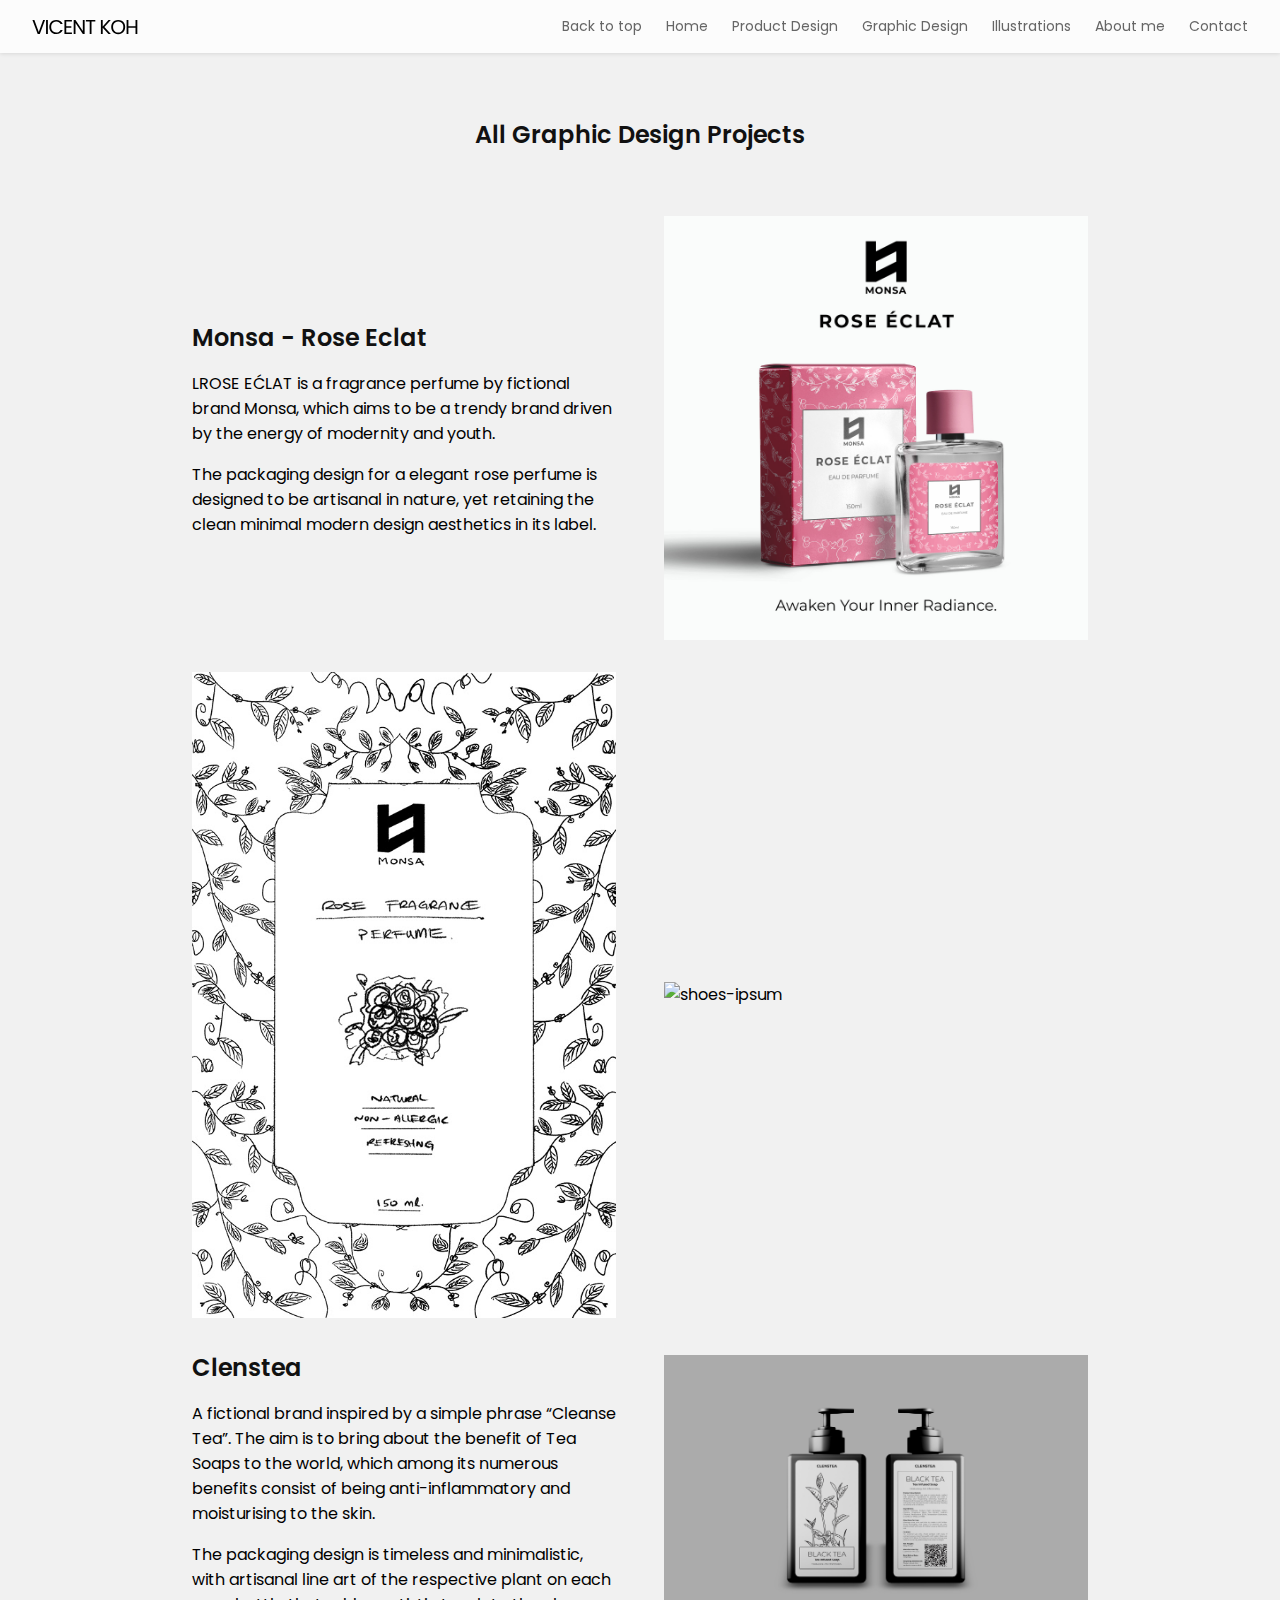
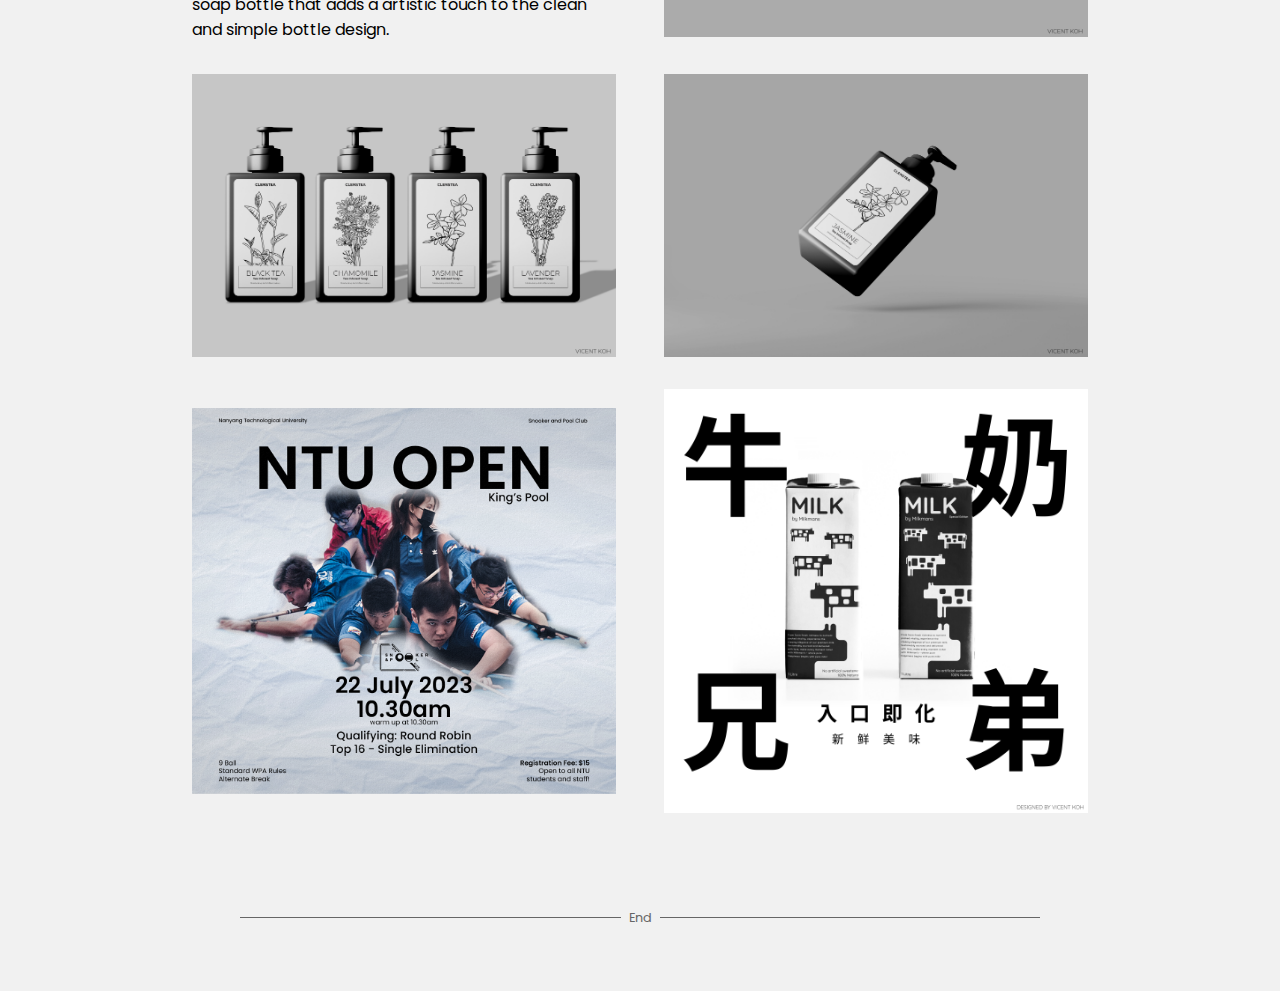
==== projects/all-graphics/all-graphics.html @ 9077b296 "graphic design page completed" ====
<!DOCTYPE html>
<html lang="en">


<head>
    <meta charset="UTF-8">
    <meta name="viewport" content="width=device-width, initial-scale=1.0">
    <title>All Graphics</title>
    <link rel="stylesheet" href="/projects/all-graphics/all-graphics.css"> <!-- Project CSS -->

    <!-- Google Font (Poppins) -->
    <link rel="preconnect" href="https://fonts.googleapis.com">
    <link rel="preconnect" href="https://fonts.gstatic.com" crossorigin>
    <link href="https://fonts.googleapis.com/css2?family=Montserrat:ital,wght@0,100..900;1,100..900&family=Noto+Sans:ital,wght@0,100..900;1,100..900&family=Poppins:ital,wght@0,100;0,200;0,300;0,400;0,500;0,600;0,700;0,800;0,900;1,100;1,200;1,300;1,400;1,500;1,600;1,700;1,800;1,900&display=swap" rel="stylesheet">

    <script src="/index-script.js" defer></script>  
    <script src="/projects/all-graphics/scripts.js" defer></script>  

</head>


<body id="pagetop">

    <!-- NAVBAR -->
    <nav class="navbar">
    <img src="/images-global/VICENT KOH-logotype.svg" style="height: 1;" onclick="window.location.href='/index.html';" onmouseover="this.style.cursor='pointer';">
    <ul class="navbar-links">
        <li><a href="#pagetop">Back to top</a></li>
        <li><a href="/index.html">Home</a></li>
        <li><a href="/index.html#productdesign">Product Design</a></li>
        <li><a href="/index.html#graphicdesign">Graphic Design</a></li>
        <li><a href="/index.html#illustrations">Illustrations</a></li>
        <li><a href="#About Me">About me</a></li>
        <li><a href="#Contact">Contact</a></li>

    </ul>
    <button class="navbar-toggle" id="toggle-btn">☰</button>
    </nav>
    
    <div class="main-layout">
        <div class="main-container">
            <h1>All Graphic Design Projects</h1>
        </div>
    </div>

    <div class="two-column">
        <div class="leftbox">
            <h1>Monsa - Rose Eclat</h1>
            <p>LROSE EĆLAT is a fragrance perfume by fictional brand Monsa, which aims to be a trendy brand driven by the energy of modernity and youth.</p>
            <p>The packaging design for a elegant rose perfume is designed to be artisanal in nature, yet retaining the clean minimal modern design aesthetics in its label.</p>    
                
        </div>

        <div class="rightbox">
            <img src="/projects/all-graphics/images/monsa-concept.jpg" alt="shoes-ipsum" width="100%">
        </div>
    </div>

    <div class="two-column">
        <div class="leftbox">
            <img src="/projects/all-graphics/images/monsa-concept-sketch.jpeg" alt="shoes-ipsum" width="100%">    
                
        </div>

        <div class="rightbox">
            <img src="/projects/all-graphics/images/monsa-concept-ads.jpg" alt="shoes-ipsum" width="100%">
        </div>
    </div>

    <div class="two-column">
        <div class="leftbox">
            <h1>Clenstea</h1>
            <p>A fictional brand inspired by a simple phrase “Cleanse Tea”. The aim is to bring about the benefit of Tea Soaps to the world, which among its numerous benefits consist of being anti-inflammatory and moisturising to the skin.</p>
            <p>The packaging design is timeless and minimalistic, with artisanal line art of the respective plant on each soap bottle that adds a artistic touch to the clean and simple bottle design.</p>    
                
        </div>

        <div class="rightbox">
            <img src="/projects/all-graphics/images/clenstea-front.jpg" alt="shoes-ipsum" width="100%">
        </div>
    </div>

    <div class="two-column">
        <div class="leftbox">
            <img src="/projects/all-graphics/images/clenstea-all.jpg" alt="shoes-ipsum" width="100%">    
                
        </div>

        <div class="rightbox">
            <img src="/projects/all-graphics/images/clenstea-side.jpg" alt="shoes-ipsum" width="100%">
        </div>
    </div>

    <div class="two-column">
        <div class="leftbox">
            <img src="/projects/all-graphics/images/ntu-open.png" alt="shoes-ipsum" width="100%">    
                
        </div>

        <div class="rightbox">
            <img src="/projects/all-graphics/images/milk-brothers.png" alt="shoes-ipsum" width="100%">
        </div>
    </div>


    </div>

        






    <div class="main-layout">
        <!-- End Marker -->
        <div class="end-marker">
            <div class="end-line"></div>
        <p>End</p><div class="end-line"></div>
    </div>

    
    

</body>
</html>
---- projects/all-graphics/all-graphics.css ----
* {
  margin: 0;
  padding: 0px;
  box-sizing: border-box;
  font-family: "Poppins", sans-serif;
}

html {
  scroll-behavior:smooth;
}

html, body {
    margin: 0;
    background-color: #f1f1f1;
  }

   /* NAVBAR */

  .navbar {
    display: flex;
    justify-content: space-between;
    align-items: center;
    padding: 1rem 2rem;
    background-color: #fcfcfc;
    position: sticky; /* Makes the navbar sticky */
    top: 0; /* Sticks to the top of the viewport */
    box-shadow: 0 1px 4px rgba(0, 0, 0, 0.1); /* Optional: Adds shadow for better visibility */
    z-index: 10;
  }
  
  .navbar-links {
    display: flex;
    list-style: none;
    gap: 1.5rem;
    font-size: 14px;
    font-weight: 400;
  }
  
  .navbar-links a {
    text-decoration: none;
    transition: color 0.3s;
    color: #666666;
  }
  
  .navbar-links a:hover {
    color: #000000;
  }
  
  /* Responsive design */
  .navbar-toggle {
    display: none;
    background: none;
    border: none;
    color: white;
    font-size: 1.5rem;
  }
  
  .navbar-links.active {
    display: block;
    flex-direction: column;
    gap: 1rem;
  }
  
  @media (max-width: 768px) {
    .navbar-links {
      display: none;
      flex-direction: column;
      gap: 1rem;
      background-color: #444;
      padding: 1rem;
      position: absolute;
      top: 4rem;
      right: 1rem;
      border-radius: 5px;
    }
  
    .navbar-toggle {
      display: block;
    }
  }

  


.main-layout {
    display: flex;
    flex-direction: column;
    align-items: center;
    padding: 4rem;
    gap: 4rem;
    width: 100%;
}


 /* Main Body Fonts */
 
h1 {
    font-size: 1.5rem;
    color: #111111; 
    font-weight: 600;
}

h2{
font-weight: 600;
font-size: 1rem;
}

.main-layout ul{
    font-weight: 600;
    font-size: 1rem;
}

li {
    list-style-position: inside;
    padding-left: 20px;
    text-indent: -20px;
}

.main-container {
    display: flex;
    flex-direction: column;
    max-width: 800px;
    gap: 2rem;
}

.body-texts {
    display: flex;
    flex-direction: column;
    gap: 1rem;
}

.two-column {
  padding: 0 15% 0 15%;
  display: flex;
  gap: 3rem;
  align-items: center;
  margin-bottom: 2rem;
}

.leftbox {
  display: flex;
  flex: 1;
  flex-direction: column;
  gap: 1rem;
}

.rightbox {
  display: flex;
  flex: 1;
}

.end-marker {
  display: flex;
  justify-content: center;
  align-items: center;
  gap: 0.5rem;
  width: 800px;
  font-size: 0.8rem;
  color: #666666;
}

.end-line {
  height: 1px;
  width: 100%;
  background-color: #666666;
}


@media (max-width: 768px) {
    /* Styles for mobile */
    .main-layout {
      padding: 2rem 1rem 2rem 1rem;
      align-items:baseline
    }

    .two-column {
      flex-direction: column;
      padding: 0 1rem 0 1rem;
    }

    .end-marker {
      width: 100%;
    }
}
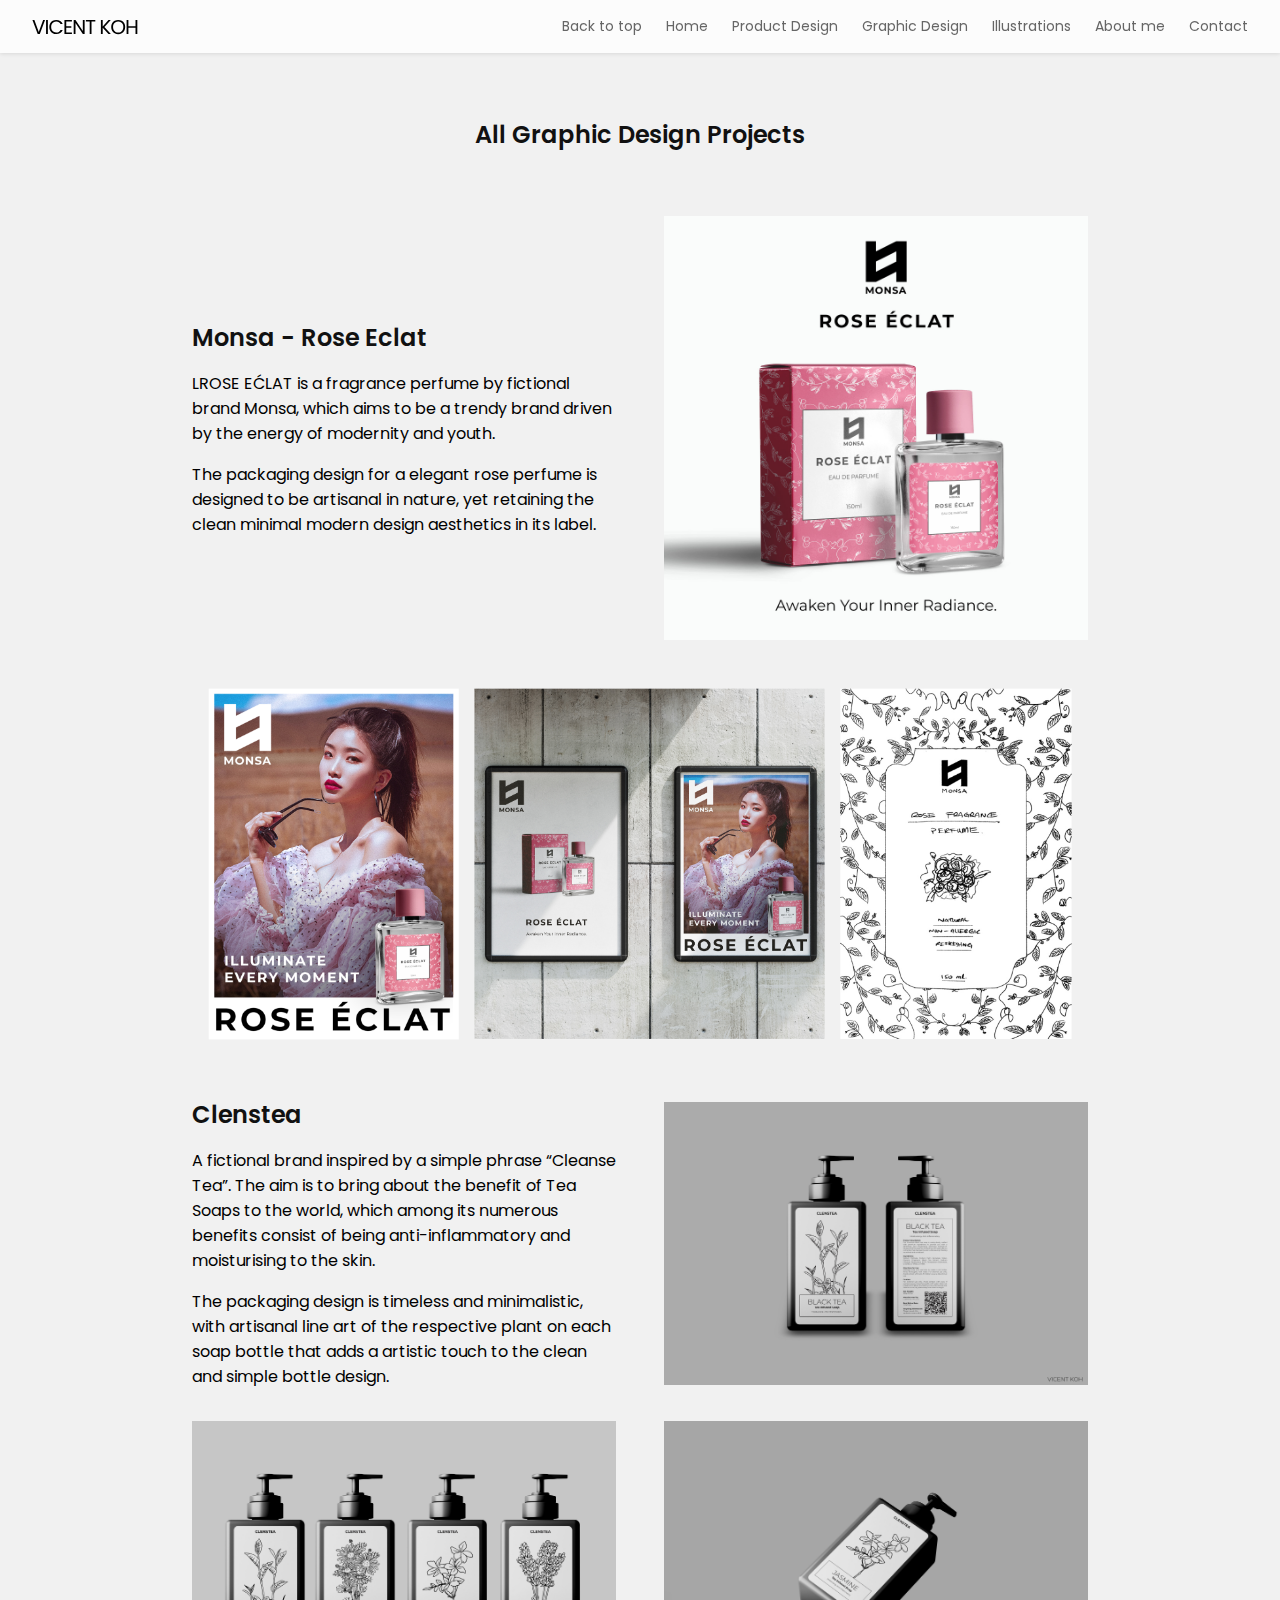
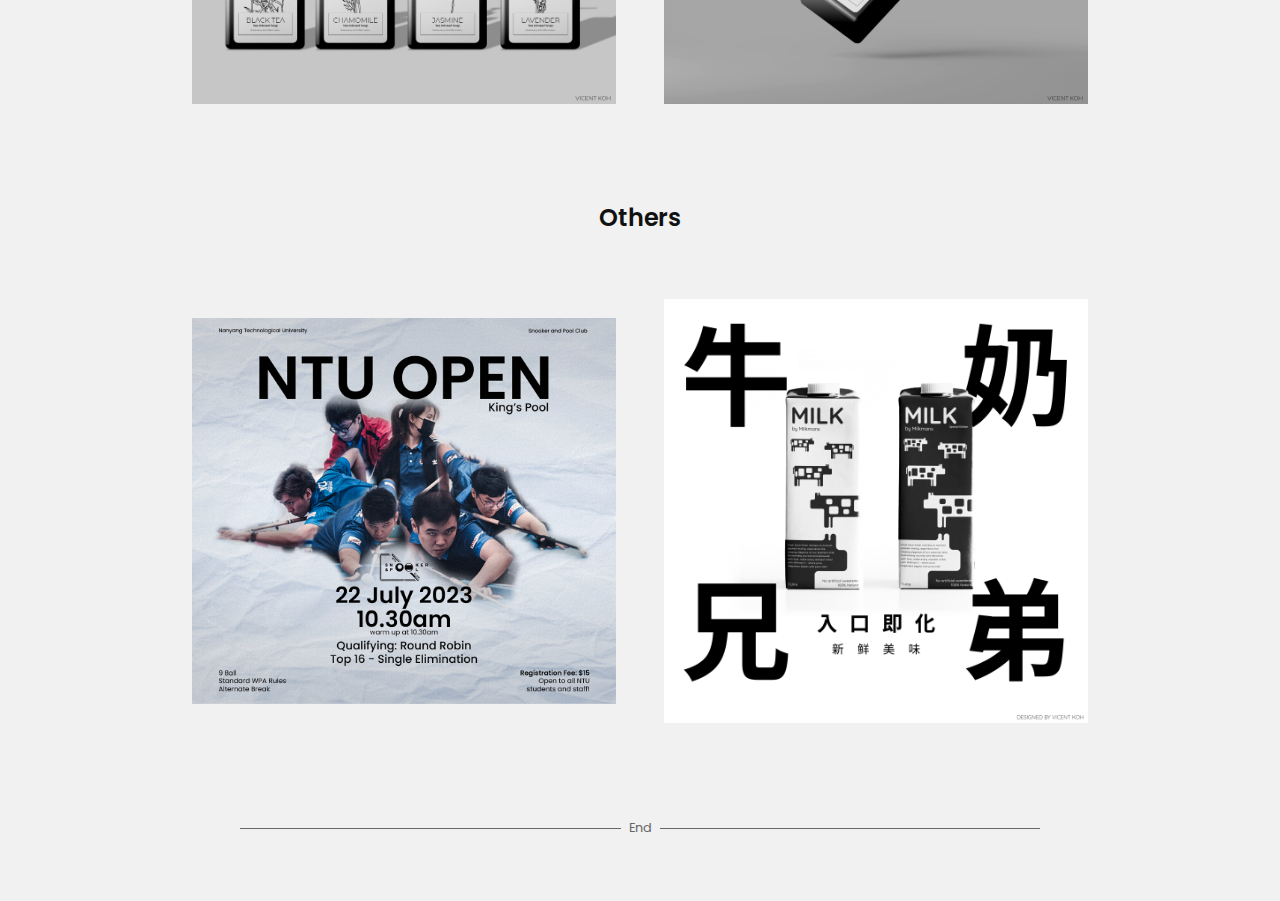
==== commit c81259c1: "new pages for illustration and updated sitemap" ====
--- a/projects/all-graphics/all-graphics.html
+++ b/projects/all-graphics/all-graphics.html
@@ -43,7 +43,7 @@
         </div>
     </div>
 
-    <div class="two-column">
+    <div id="monsa" class="two-column">
         <div class="leftbox">
             <h1>Monsa - Rose Eclat</h1>
             <p>LROSE EĆLAT is a fragrance perfume by fictional brand Monsa, which aims to be a trendy brand driven by the energy of modernity and youth.</p>
@@ -57,17 +57,12 @@
     </div>
 
     <div class="two-column">
-        <div class="leftbox">
-            <img src="/projects/all-graphics/images/monsa-concept-sketch.jpeg" alt="shoes-ipsum" width="100%">    
-                
-        </div>
-
         <div class="rightbox">
-            <img src="/projects/all-graphics/images/monsa-concept-ads.jpg" alt="shoes-ipsum" width="100%">
+            <img src="/projects/all-graphics/images/monsa-mockups.png" alt="shoes-ipsum" width="100%">
         </div>
     </div>
 
-    <div class="two-column">
+    <div id="clenstea" class="two-column">
         <div class="leftbox">
             <h1>Clenstea</h1>
             <p>A fictional brand inspired by a simple phrase “Cleanse Tea”. The aim is to bring about the benefit of Tea Soaps to the world, which among its numerous benefits consist of being anti-inflammatory and moisturising to the skin.</p>
@@ -91,6 +86,12 @@
         </div>
     </div>
 
+    <div id="other-graphics" class="main-layout">
+        <div class="main-container">
+            <h1>Others</h1>
+        </div>
+    </div>
+
     <div class="two-column">
         <div class="leftbox">
             <img src="/projects/all-graphics/images/ntu-open.png" alt="shoes-ipsum" width="100%">    
@@ -101,15 +102,6 @@
             <img src="/projects/all-graphics/images/milk-brothers.png" alt="shoes-ipsum" width="100%">
         </div>
     </div>
-
-
-    </div>
-
-        
-
-
-
-
 
 
     <div class="main-layout">
--- a/projects/all-graphics/all-graphics.css
+++ b/projects/all-graphics/all-graphics.css
@@ -135,6 +135,7 @@
   gap: 3rem;
   align-items: center;
   margin-bottom: 2rem;
+  scroll-margin-top: 4rem;
 }
 
 .leftbox {
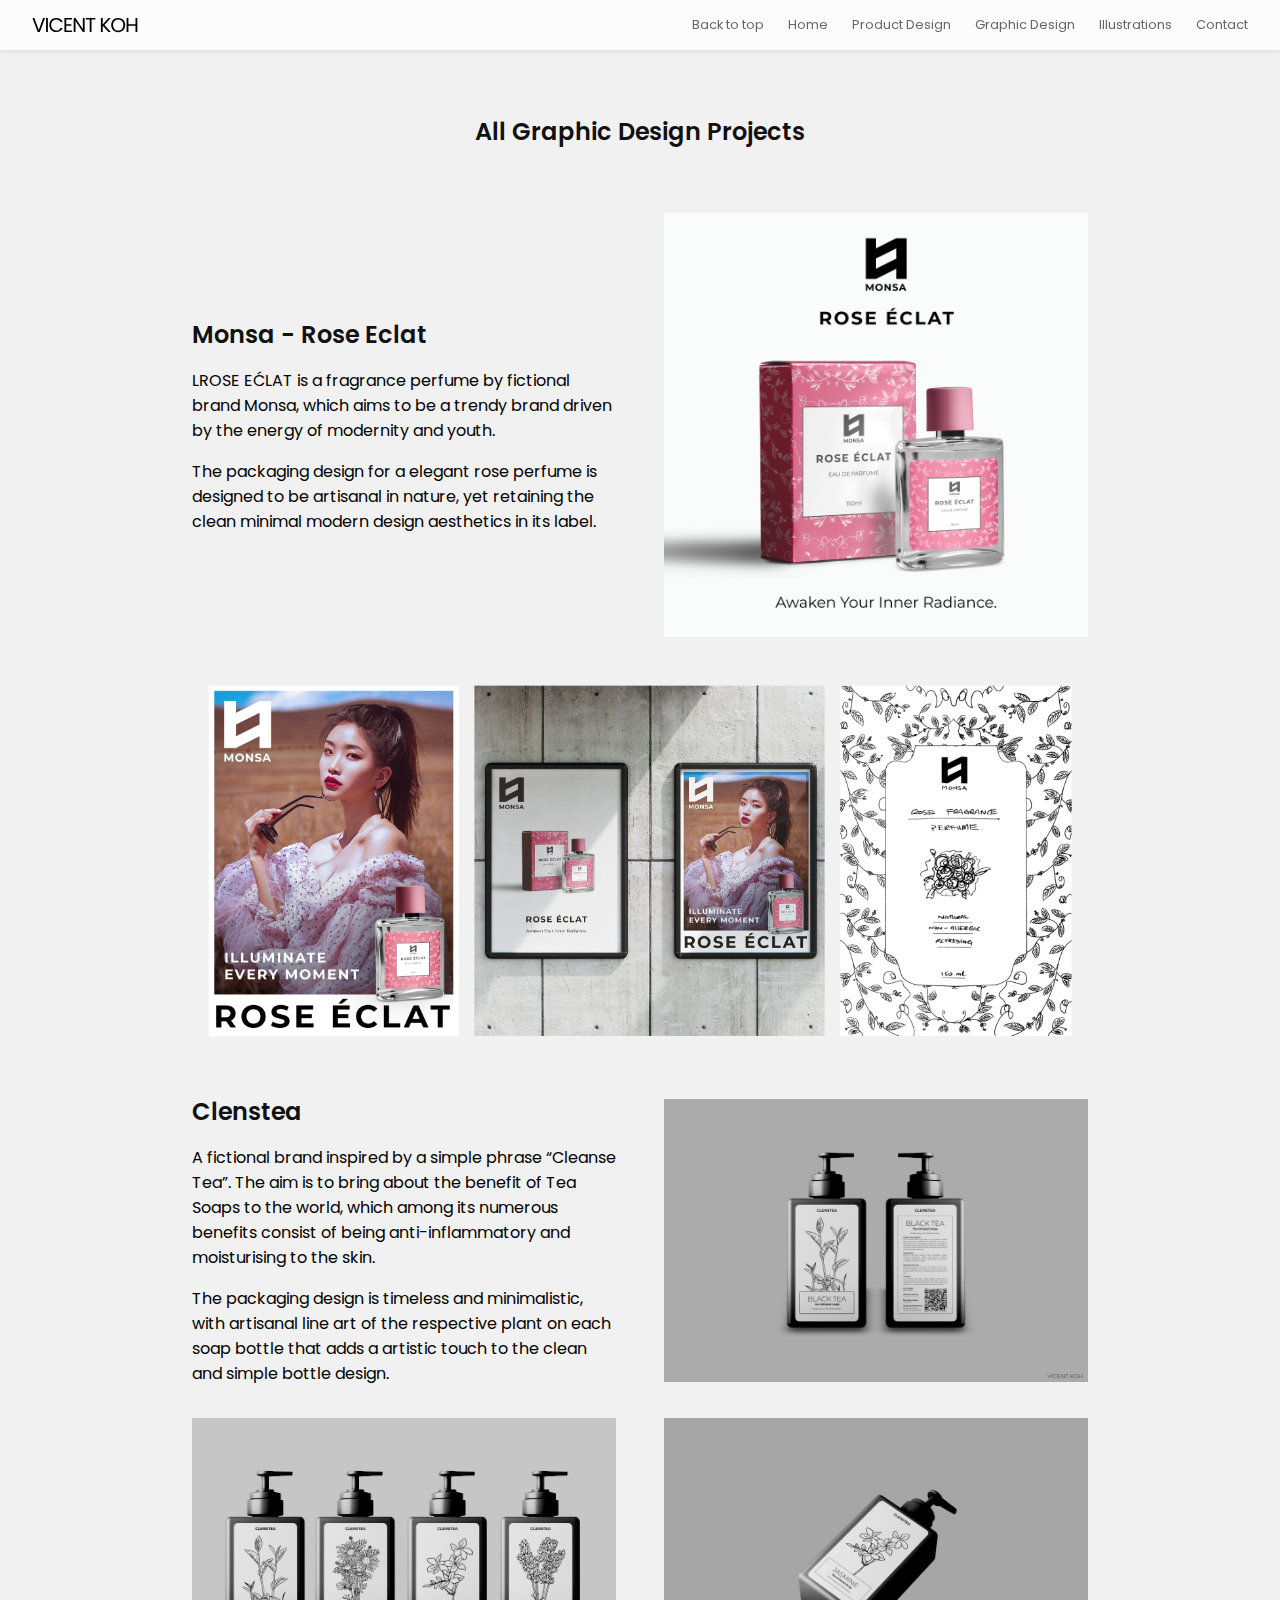
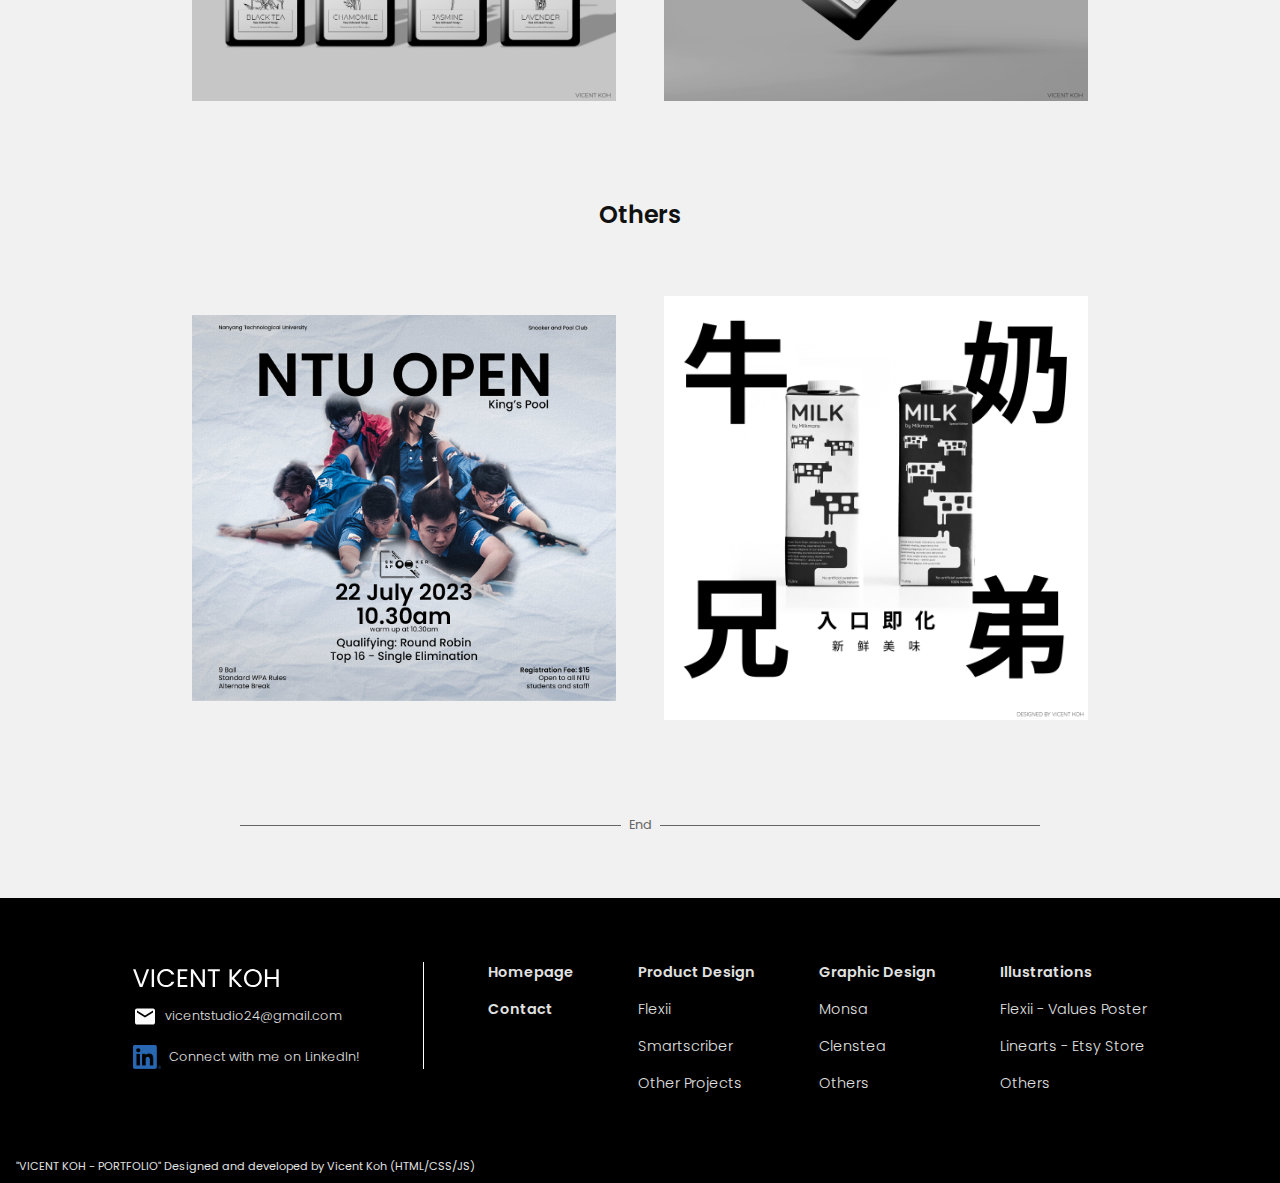
==== commit 990d6161: "completed linking up all page, set global style and scripts" ====
--- a/projects/all-graphics/all-graphics.html
+++ b/projects/all-graphics/all-graphics.html
@@ -12,8 +12,8 @@
     <link rel="preconnect" href="https://fonts.googleapis.com">
     <link rel="preconnect" href="https://fonts.gstatic.com" crossorigin>
     <link href="https://fonts.googleapis.com/css2?family=Montserrat:ital,wght@0,100..900;1,100..900&family=Noto+Sans:ital,wght@0,100..900;1,100..900&family=Poppins:ital,wght@0,100;0,200;0,300;0,400;0,500;0,600;0,700;0,800;0,900;1,100;1,200;1,300;1,400;1,500;1,600;1,700;1,800;1,900&display=swap" rel="stylesheet">
-
-    <script src="/index-script.js" defer></script>  
+    <link rel="stylesheet" href="/styles-global/navbar-footer.css"> <!-- Global Navbar-Footer Style -->
+    <script src="/index-script.js" defer></script> <!-- Global Script -->
     <script src="/projects/all-graphics/scripts.js" defer></script>  
 
 </head>
@@ -21,20 +21,20 @@
 
 <body id="pagetop">
 
-    <!-- NAVBAR -->
+      <!-- NAVBAR -->
     <nav class="navbar">
-    <img src="/images-global/VICENT KOH-logotype.svg" style="height: 1;" onclick="window.location.href='/index.html';" onmouseover="this.style.cursor='pointer';">
-    <ul class="navbar-links">
-        <li><a href="#pagetop">Back to top</a></li>
-        <li><a href="/index.html">Home</a></li>
-        <li><a href="/index.html#productdesign">Product Design</a></li>
-        <li><a href="/index.html#graphicdesign">Graphic Design</a></li>
-        <li><a href="/index.html#illustrations">Illustrations</a></li>
-        <li><a href="#About Me">About me</a></li>
-        <li><a href="#Contact">Contact</a></li>
-
-    </ul>
-    <button class="navbar-toggle" id="toggle-btn">☰</button>
+        <img src="/images-global/VICENT KOH-logotype.svg" style="height: 1rem;" 
+             onclick="window.location.href='/index.html';" 
+             onmouseover="this.style.cursor='pointer';">
+        <ul class="navbar-links" id="navbar-links">
+            <li><a href="#pagetop">Back to top</a></li>
+            <li><a href="/index.html">Home</a></li>
+            <li><a href="/index.html#productdesign">Product Design</a></li>
+            <li><a href="/index.html#graphicdesign">Graphic Design</a></li>
+            <li><a href="/index.html#illustrations">Illustrations</a></li>
+            <li><a href="/index.html#contact">Contact</a></li>
+        </ul>
+        <button class="navbar-toggle" id="toggle-btn" aria-expanded="false" aria-controls="navbar-links">☰</button>
     </nav>
     
     <div class="main-layout">
@@ -108,9 +108,63 @@
         <!-- End Marker -->
         <div class="end-marker">
             <div class="end-line"></div>
-        <p>End</p><div class="end-line"></div>
+            <p>End</p><div class="end-line"></div>
+        </div>
     </div>
 
+    <!-- Footer -->
+    <div class="footer">
+        <div class="footer-left">
+            <div class="logo-wrapper">
+                <img src="/images-global/VICENT KOH-logotype-white.svg" alt="logo" width="100%" height="100%">
+            </div>
+
+            <div class="social-link">
+                <img src="/images-global/mail.svg" alt="mail">
+                <a href="mailto:vicentstudio24@gmail.com" style="color: #e1e1e1; text-decoration: none;">vicentstudio24@gmail.com</a>
+            </div>
+
+            <div class="social-link">
+                <img src="/images-global/linkedin.png" alt="linkedin" width="auto" height="24px">
+                <a href="https://linkedin.com/in/vicent-koh-112894204" style="color: #e1e1e1; text-decoration: none;">Connect with me on LinkedIn!</a>            
+            </div>
+        </div>
+
+        <!-- Site Directory -->
+        <div class="footer-right">
+            <div class="directory-column">
+                <a style="font-weight: 600;" href="/index.html">Homepage</a>
+                <a style="font-weight: 600;" href="/index.html#contact">Contact</a>
+            </div>
+            
+            <div class="directory-column">
+                <a style="font-weight: 600;" href="/index.html#productdesign">Product Design</a>
+                <a href="/projects/flexii/flexii.html">Flexii</a>
+                <a href="/projects/smartscriber/smartscriber.html">Smartscriber</a>
+                <a href="/projects/other-projects/other-projects.html">Other Projects</a>
+            </div>
+
+            <div class="directory-column">
+                <a style="font-weight: 600;" href="/index.html#graphicdesign">Graphic Design</a>
+                <a href="/projects/all-graphics/all-graphics.html">Monsa</a>
+                <a href="/projects/all-graphics/all-graphics.html#clenstea">Clenstea</a>
+                <a href="/projects/all-graphics/all-graphics.html#other-graphics">Others</a>
+            </div>
+
+            <div class="directory-column">
+                <a style="font-weight: 600;" href="/index.html#illustrations">Illustrations</a>
+                <a href="/projects/all-illustrations/all-illustrations.html">Flexii - Values Poster</a>
+                <a href="/projects/all-illustrations/all-illustrations.html#etsy-arts">Linearts - Etsy Store</a>
+                <a href="/projects/all-illustrations/all-illustrations.html#others">Others</a>
+            </div>
+        </div>
+    </div>
+
+    <div style="display: flex; padding:0 0 0.5rem 1rem; background-color: #000000;">
+        <p style="color: #e1e1e1;font-size: 0.7rem;">"VICENT KOH - PORTFOLIO" Designed and developed by Vicent Koh (HTML/CSS/JS) </p>
+    </div>
+
+    
     
     
 
--- a/styles-global/navbar-footer.css
+++ b/styles-global/navbar-footer.css
@@ -0,0 +1,180 @@
+/* Basic CSS Reset */
+* {
+    margin: 0;
+    padding: 0px;
+    box-sizing: border-box;
+    font-family: "Poppins", sans-serif;
+}
+
+* navbar */
+  .navbar {
+    display: flex;
+    justify-content: space-between;
+    align-items: center;
+    padding: 1rem 2rem;
+    background-color: #fcfcfc;
+    position: fixed;
+    width: 100%;
+    top: 0;
+    box-shadow: 0 1px 4px rgba(0, 0, 0, 0.1);
+    z-index: 3;
+}
+
+.navbar-links {
+    display: flex;
+    list-style: none;
+    gap: 1.5rem;
+    font-size: 0.8rem;
+    font-weight: 400;
+    margin: 0;
+    padding: 0;
+}
+
+.navbar-links a {
+    text-decoration: none;
+    transition: color 0.3s;
+    color: #666666;
+}
+
+.navbar-links a:hover {
+    color: #000000;
+}
+
+.navbar-toggle {
+    display: none;
+    background: none;
+    border: none;
+    font-size: 1.5rem;
+    cursor: pointer;
+    color: #000000;
+}
+
+/* Dropdown Menu for Mobile */
+.navbar-links.active {
+    display: flex;
+    flex-direction: column;
+    gap: 3rem;
+    width: 100%; /* Ensure the dropdown fills the screen */
+    background-color: #fcfcfc;
+    padding: 2rem 2rem;
+    top: 4rem; /* Adjust based on navbar height */
+    left: 0; /* Ensure dropdown starts from the left edge */
+    position: absolute;
+    font-size: 1rem;
+    box-shadow: 0 16px 16px rgba(0, 0, 0, 0.10);
+    animation: slideDown 0.5s;
+}
+
+@keyframes slideDown {
+  from {
+      transform: translateY(-10%);
+      opacity: 0;
+  }
+  to {
+      transform: translateY(0);
+      opacity: 1;
+  }
+}
+
+/* Responsive Design */
+@media (max-width: 768px) {
+
+    .navbar {
+      padding: 0.8rem 2rem;
+    }
+
+    .navbar-links {
+        display: none;
+        flex-direction: column;
+        gap: 1rem;
+    }
+
+    .navbar-toggle {
+        display: block;
+    }
+}
+
+
+/* Footer */
+.footer {
+    display: flex;
+    justify-content: center;
+    align-items:flex-start;
+    padding: 4rem 1rem 4rem 1rem;
+    background-color: #000000;
+    position: relative;
+  }
+  
+  .footer-left {
+    display: flex;
+    flex-direction: column;
+    gap: 1rem;
+    border-right: 1px solid #fff;
+    padding: 0.4rem 4rem 0 0;
+  }
+  
+  .social-link{
+    display: flex;
+    gap: 0.5rem;
+    flex: 1;
+  }
+  
+  .logo-wrapper {
+    height: 1.2rem;
+    width: fit-content;
+  }
+  
+  .social-link a {
+    display: flex;
+    align-items: center;
+    font-size: 0.8rem;
+    font-weight: 300;
+  }
+  
+  .footer-right {
+    display: flex;
+  }
+  
+  .directory-column{
+    display: flex;
+    flex-direction: column;
+    padding: 0 0 0 4rem;
+    gap: 1rem;
+  }
+  
+  .directory-column a {
+    font-size: 0.9rem;
+    color: #e1e1e1;
+    text-decoration: none;
+    font-weight: 300;
+  }
+  
+  
+  
+  @media (max-width: 768px) {
+    /* Styles for mobile */
+  
+    .footer {
+      flex-direction: column;
+    }
+    
+    .footer-left{
+      border-right: 0;
+      border-bottom: 1px solid #fff;
+      width: 100%;
+      padding-bottom: 2rem;
+      gap: 2rem;
+    }
+  
+    .footer-right{
+      flex-direction: column;
+      gap: 3rem;
+      padding-top: 1rem;
+    }
+  
+    .directory-column {
+      padding: 1rem 0 0 0;
+      gap: 1rem;
+    }
+  
+    }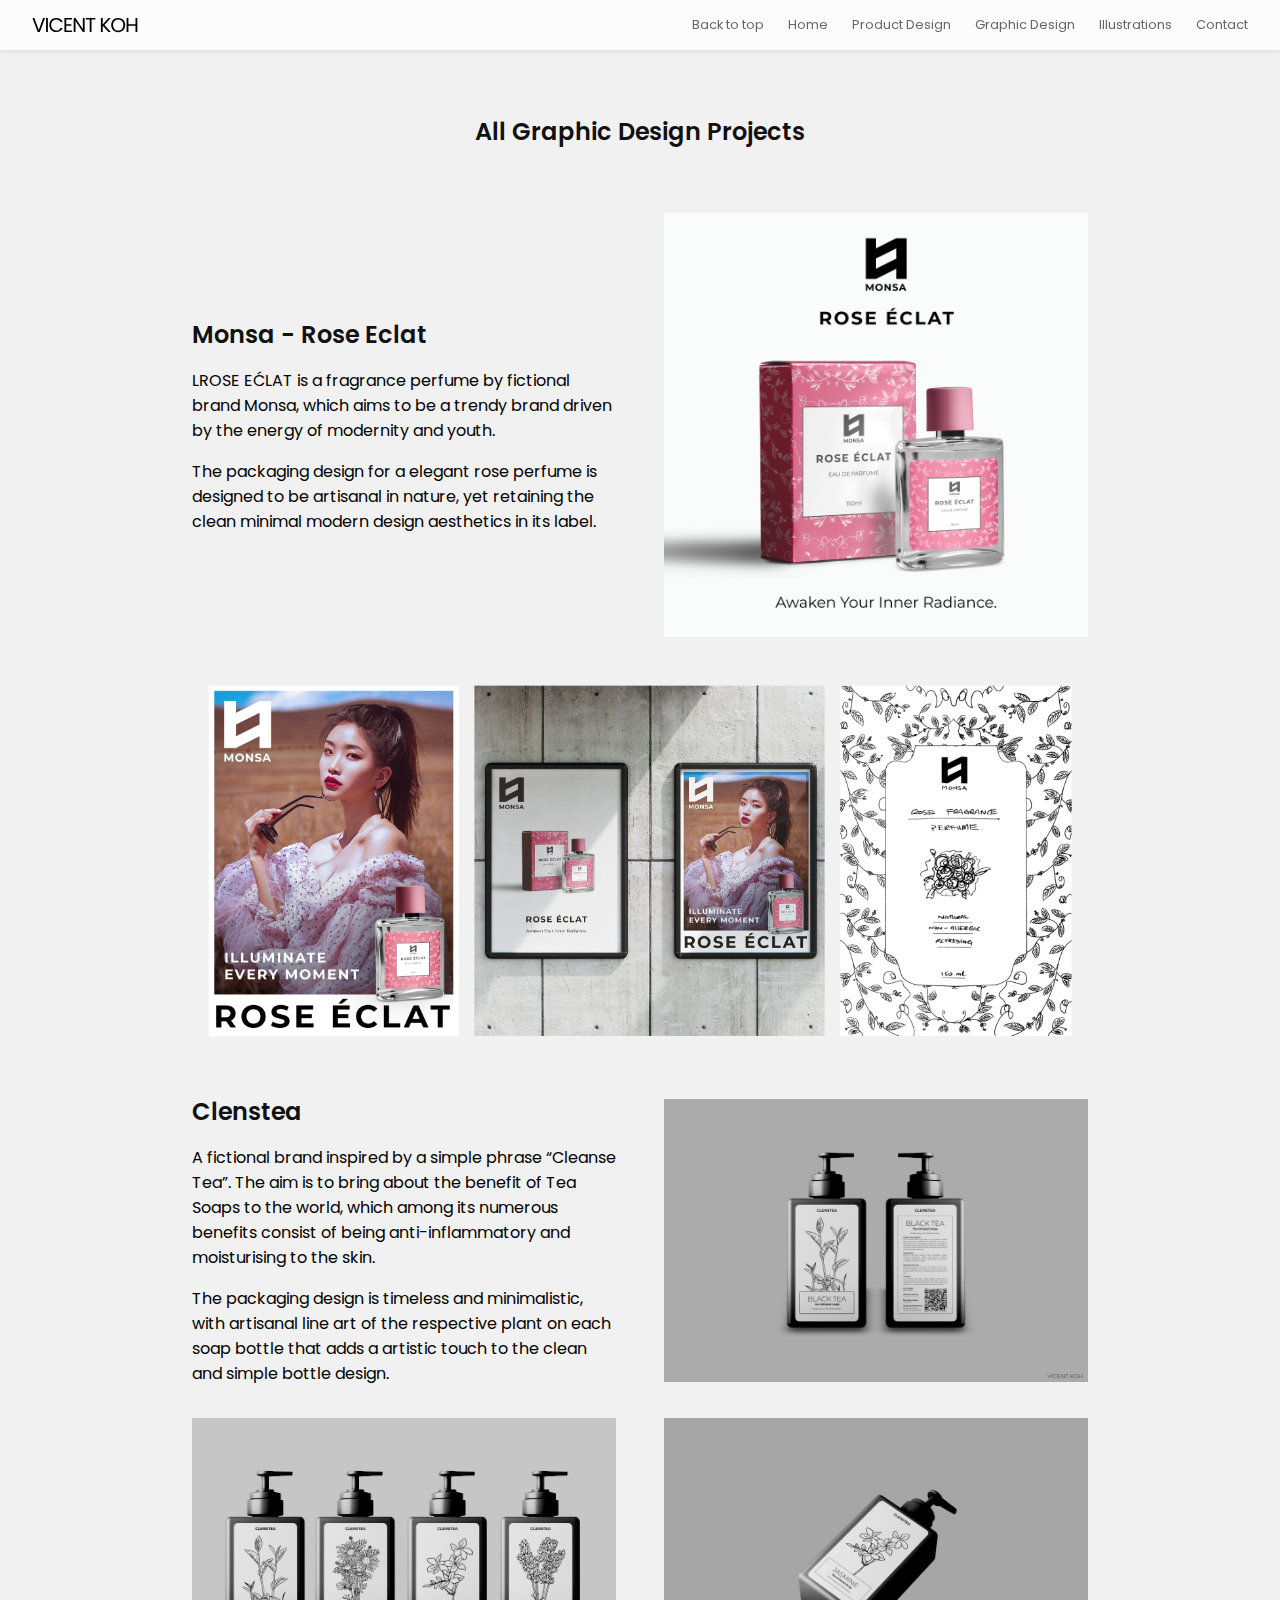
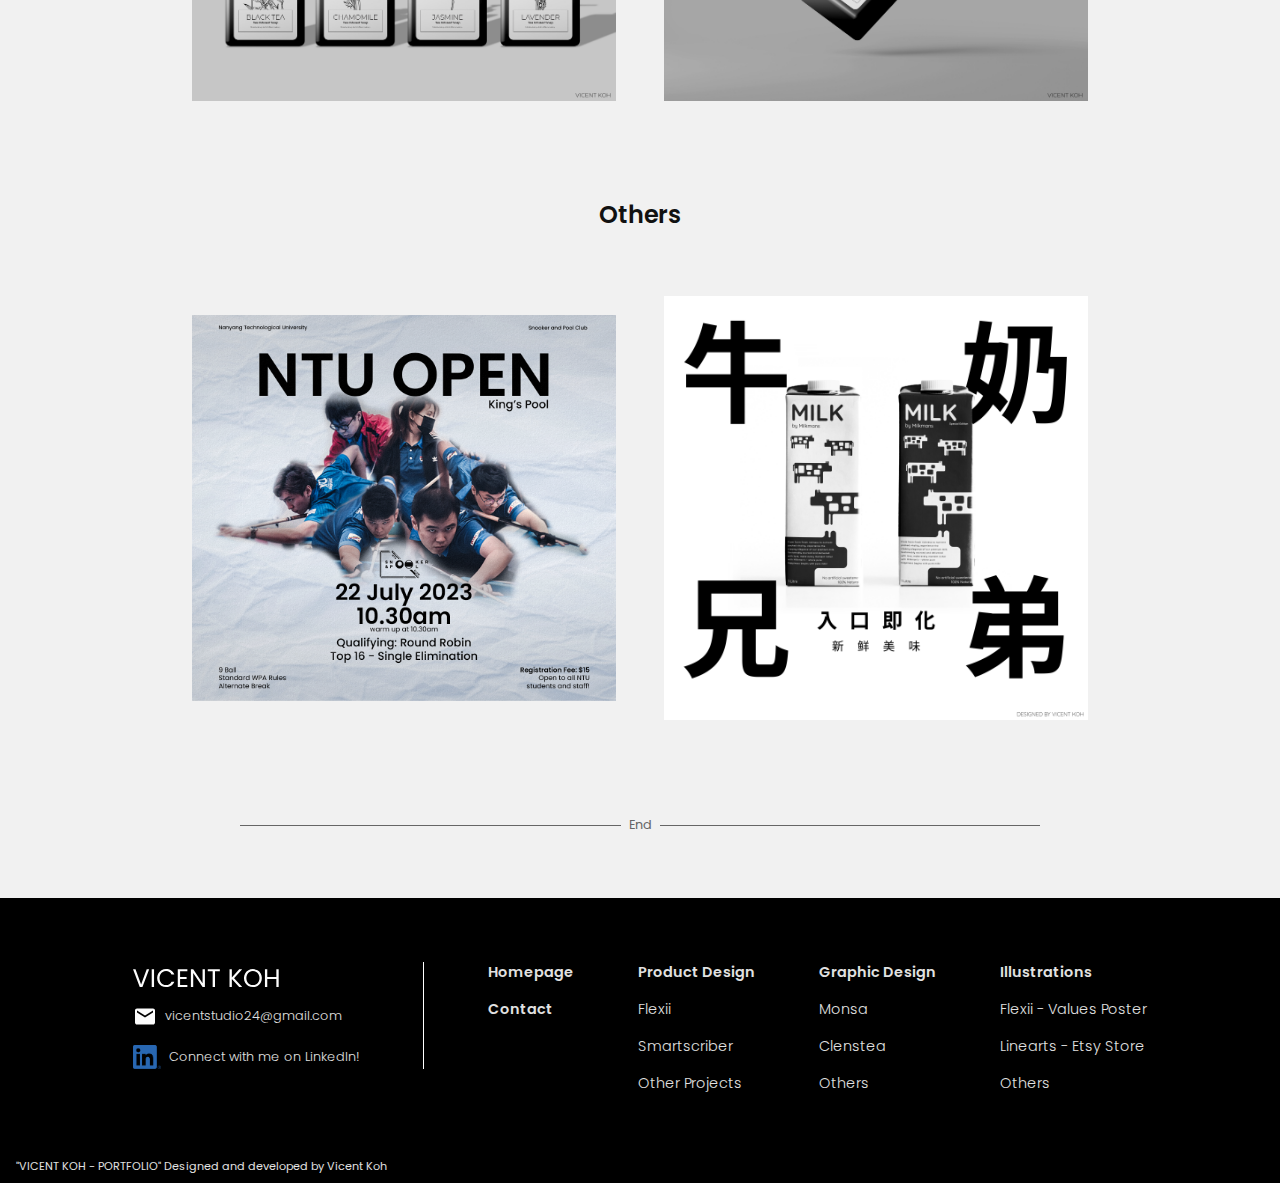
==== commit 54bead2d: "updated text for credit" ====
--- a/projects/all-graphics/all-graphics.html
+++ b/projects/all-graphics/all-graphics.html
@@ -161,7 +161,7 @@
     </div>
 
     <div style="display: flex; padding:0 0 0.5rem 1rem; background-color: #000000;">
-        <p style="color: #e1e1e1;font-size: 0.7rem;">"VICENT KOH - PORTFOLIO" Designed and developed by Vicent Koh (HTML/CSS/JS) </p>
+        <p style="color: #e1e1e1;font-size: 0.7rem;">"VICENT KOH - PORTFOLIO" Designed and developed by Vicent Koh</p>
     </div>
 
     
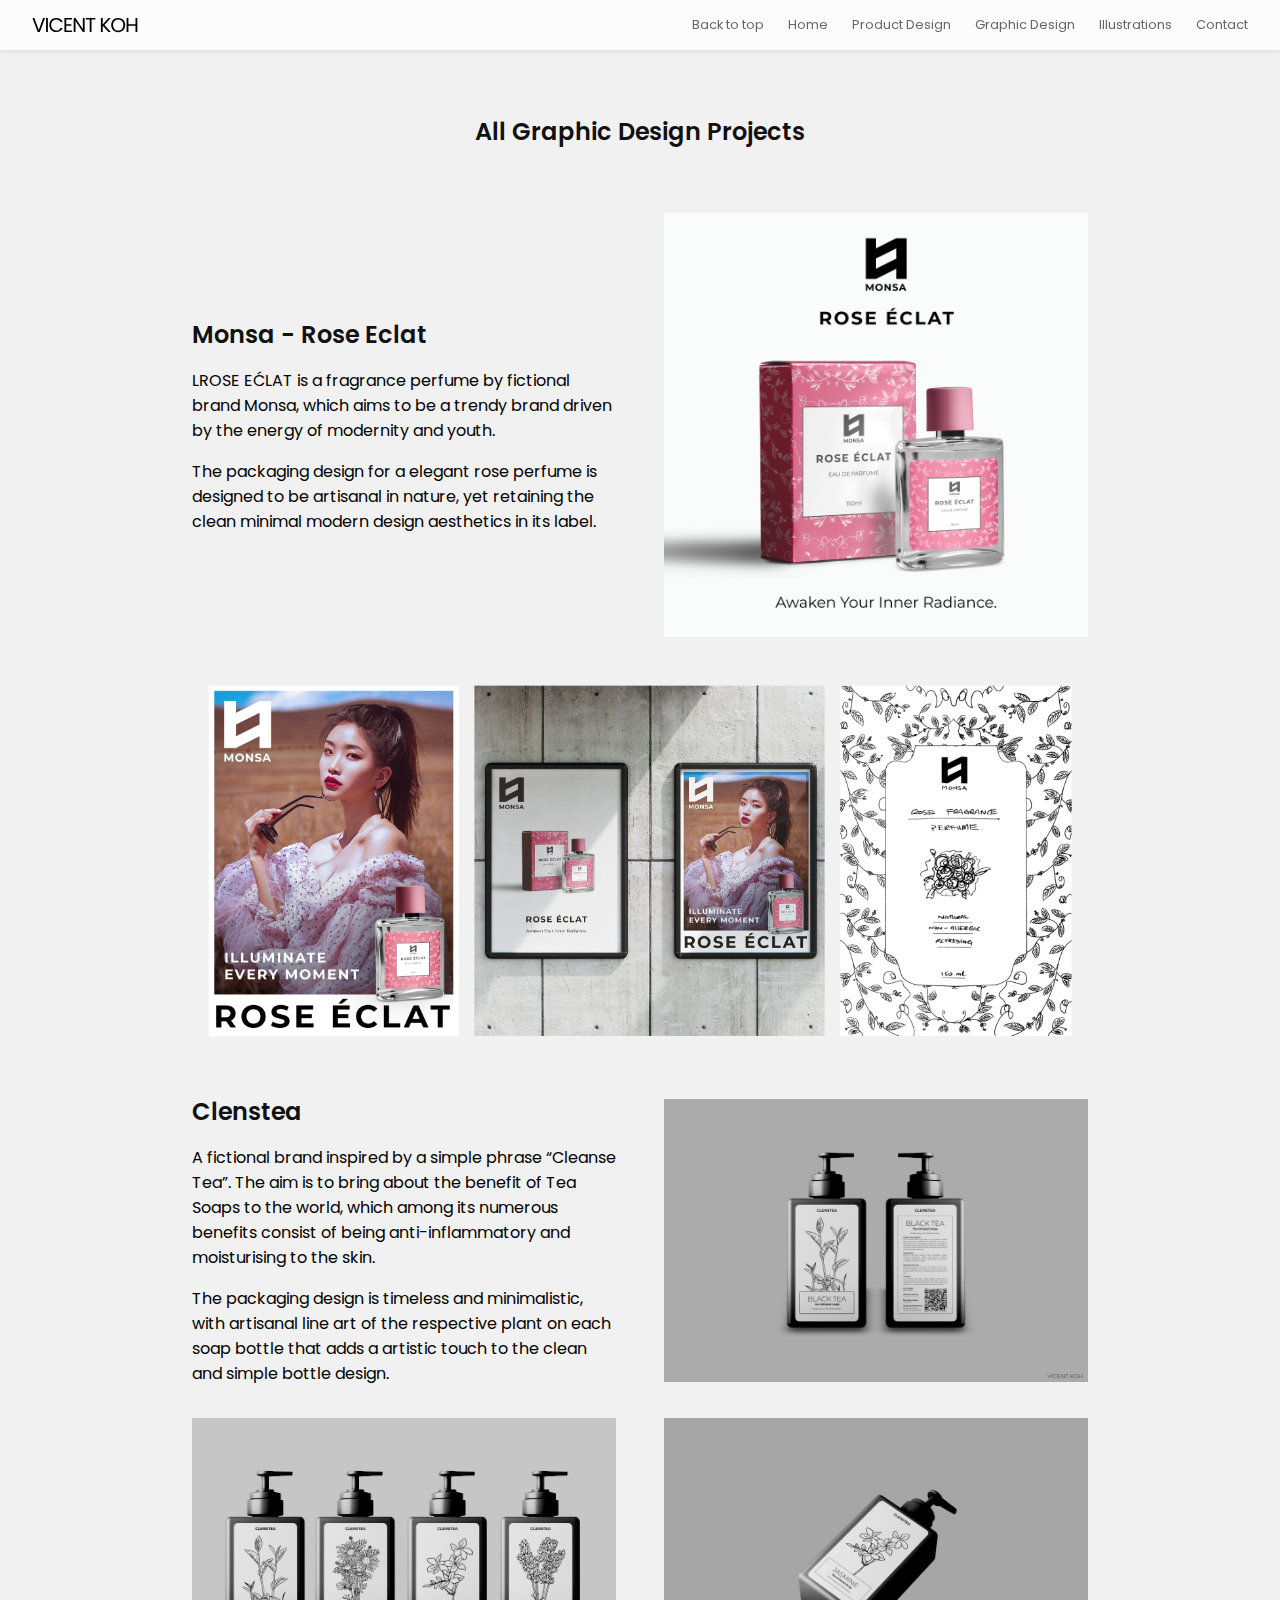
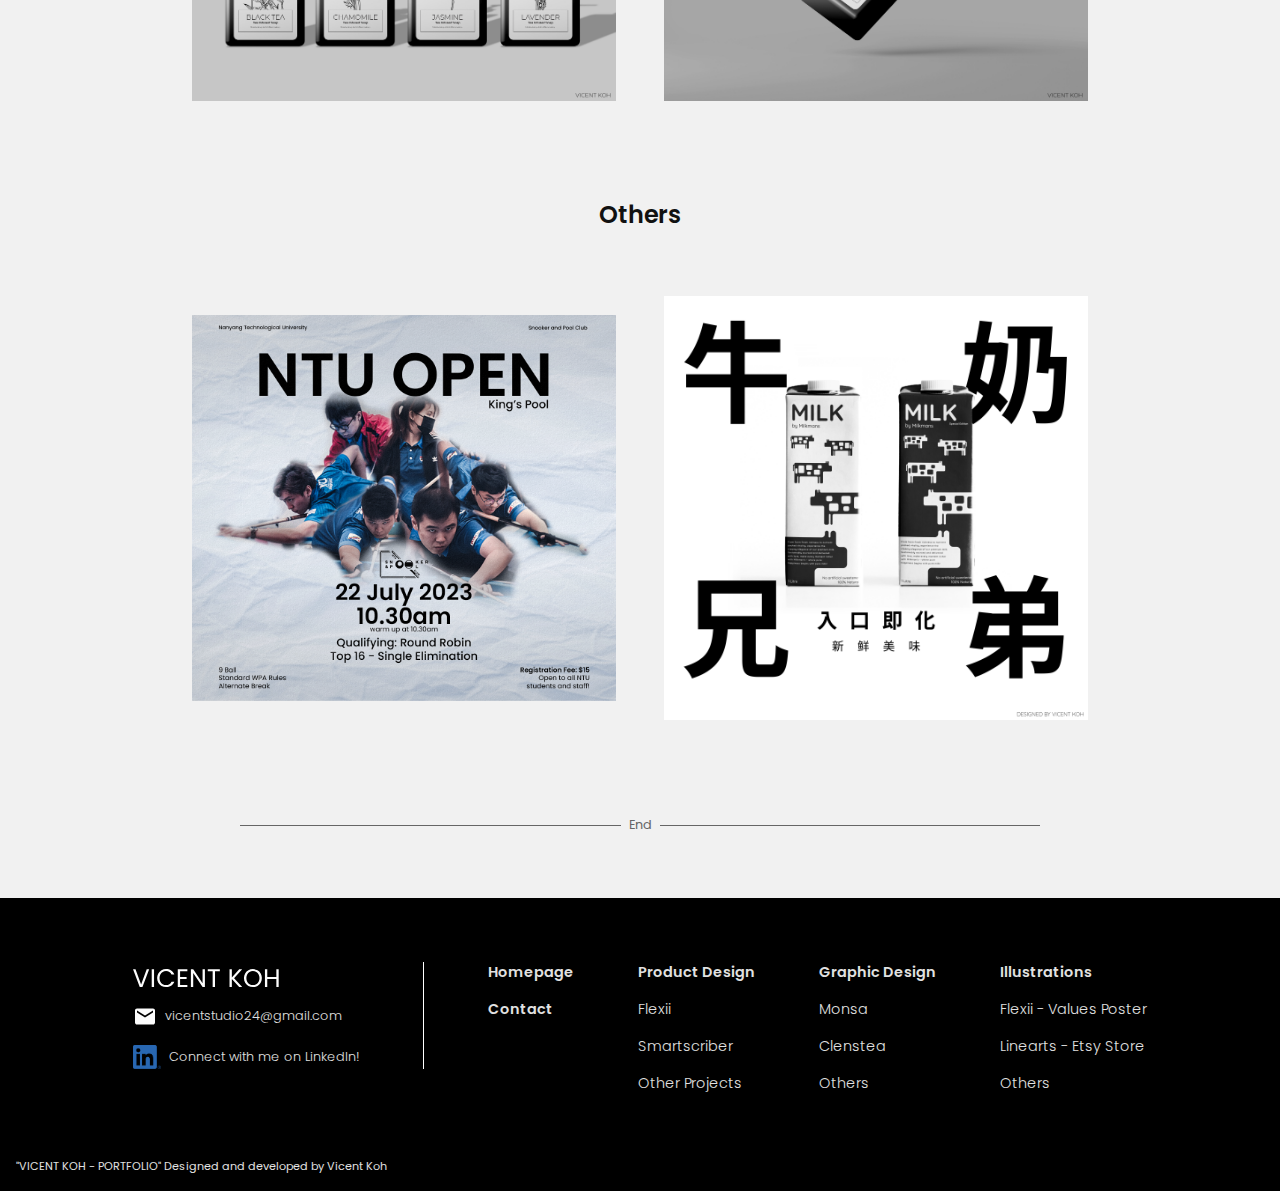
==== commit 73ae06b6: "updated credit class for to change style for credits" ====
--- a/projects/all-graphics/all-graphics.html
+++ b/projects/all-graphics/all-graphics.html
@@ -160,7 +160,7 @@
         </div>
     </div>
 
-    <div style="display: flex; padding:0 0 0.5rem 1rem; background-color: #000000;">
+    <div class="credit">
         <p style="color: #e1e1e1;font-size: 0.7rem;">"VICENT KOH - PORTFOLIO" Designed and developed by Vicent Koh</p>
     </div>
 
--- a/styles-global/navbar-footer.css
+++ b/styles-global/navbar-footer.css
@@ -148,6 +148,12 @@
     text-decoration: none;
     font-weight: 300;
   }
+
+  .credit {
+    display: flex;
+    padding: 0 0 1rem 1rem;
+    background-color: #000000;
+  }
   
   
   
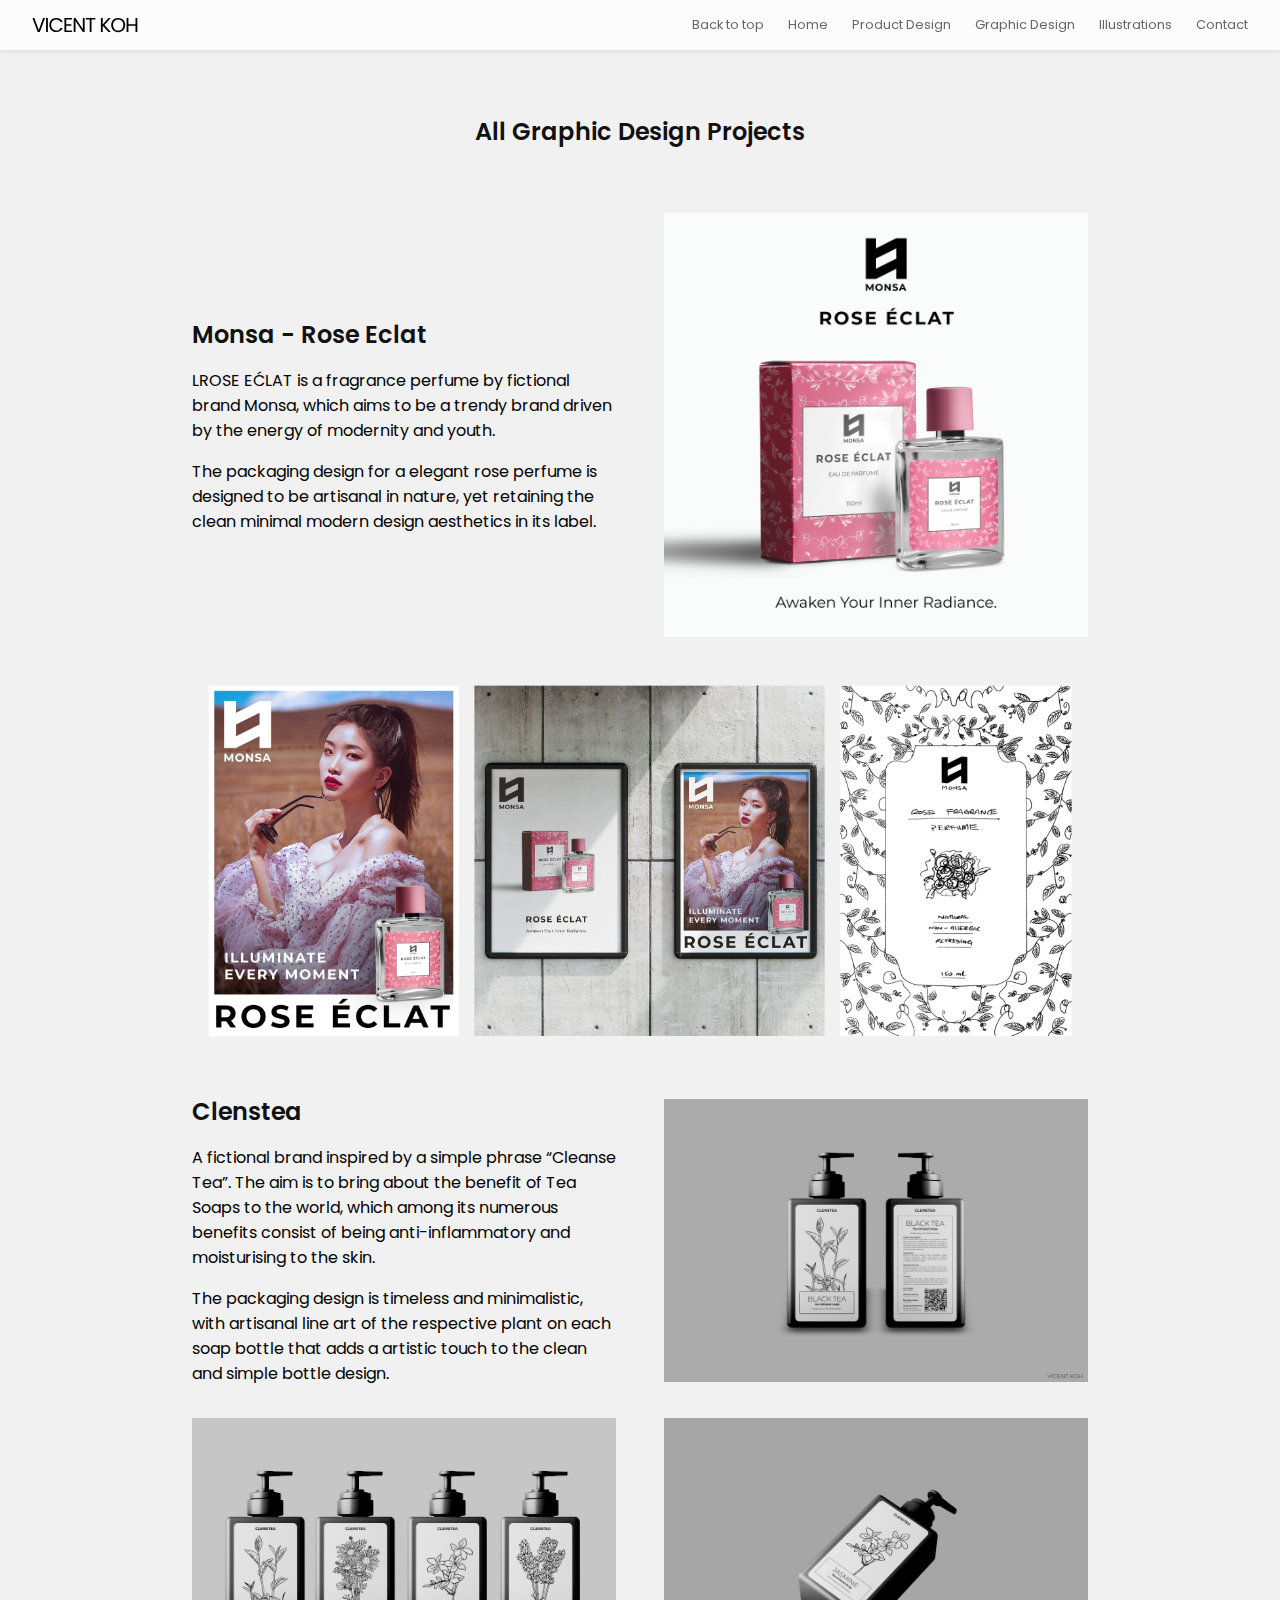
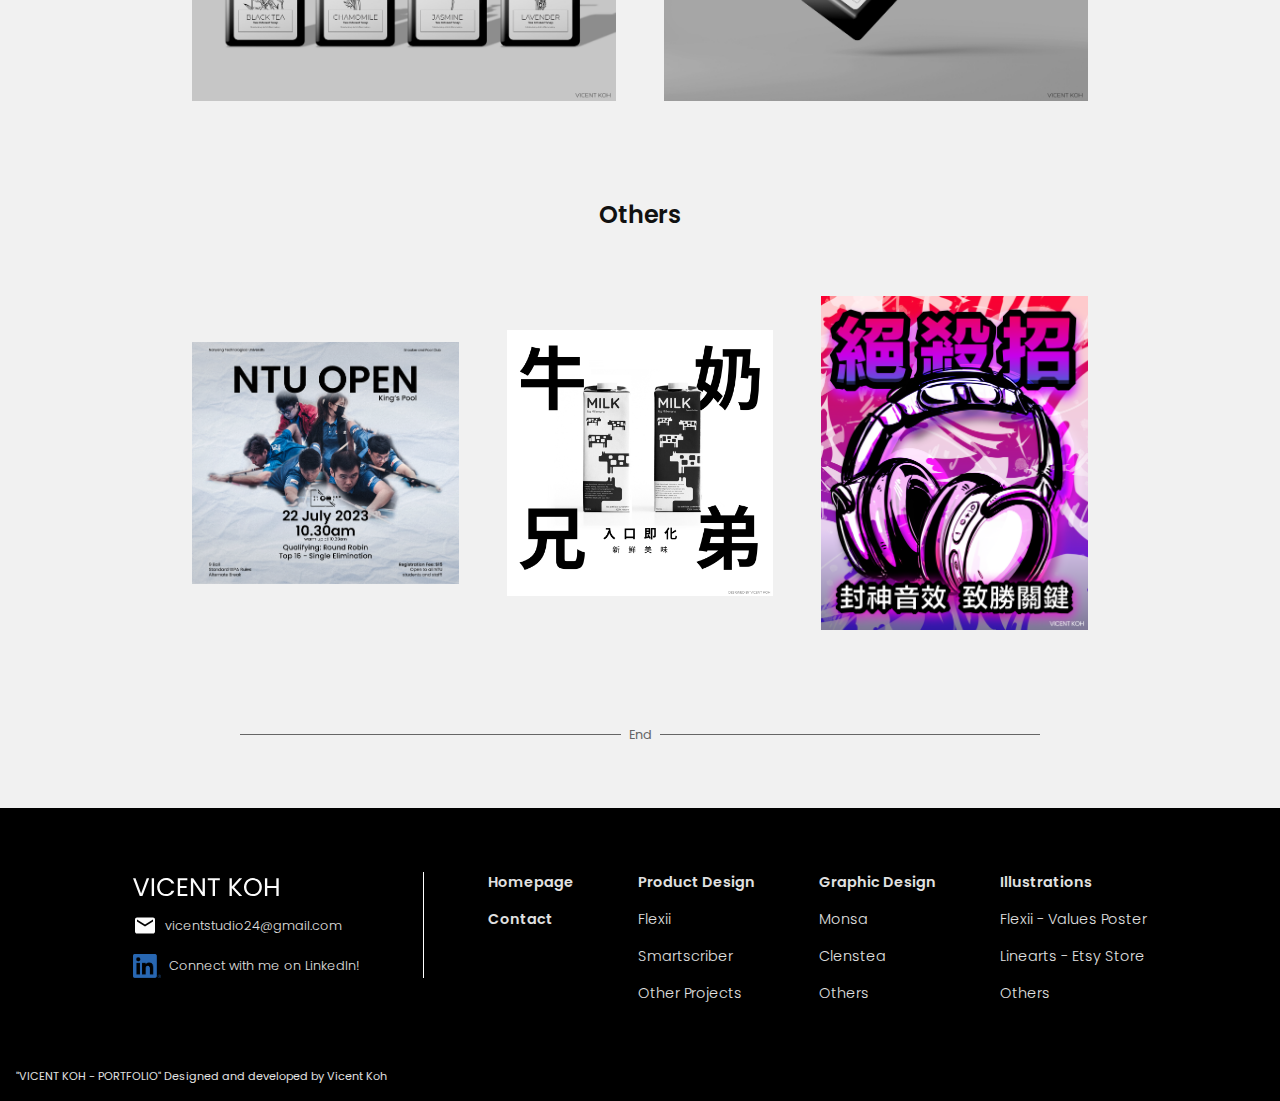
==== commit 5133ea89: "added new poster" ====
--- a/projects/all-graphics/all-graphics.html
+++ b/projects/all-graphics/all-graphics.html
@@ -101,6 +101,10 @@
         <div class="rightbox">
             <img src="/projects/all-graphics/images/milk-brothers.png" alt="shoes-ipsum" width="100%">
         </div>
+
+        <div class="rightbox">
+            <img src="/projects/all-graphics/images/headphone-poster-web.png" alt="shoes-ipsum" width="100%">
+        </div>
     </div>
 
 
--- a/styles-global/navbar-footer.css
+++ b/styles-global/navbar-footer.css
@@ -34,6 +34,8 @@
     text-decoration: none;
     transition: color 0.3s;
     color: #666666;
+    display: flex; /* Makes the <a> behave like a block-level element */
+    width: 100%;    /* Ensures the <a> fills the full width of the container */
 }
 
 .navbar-links a:hover {
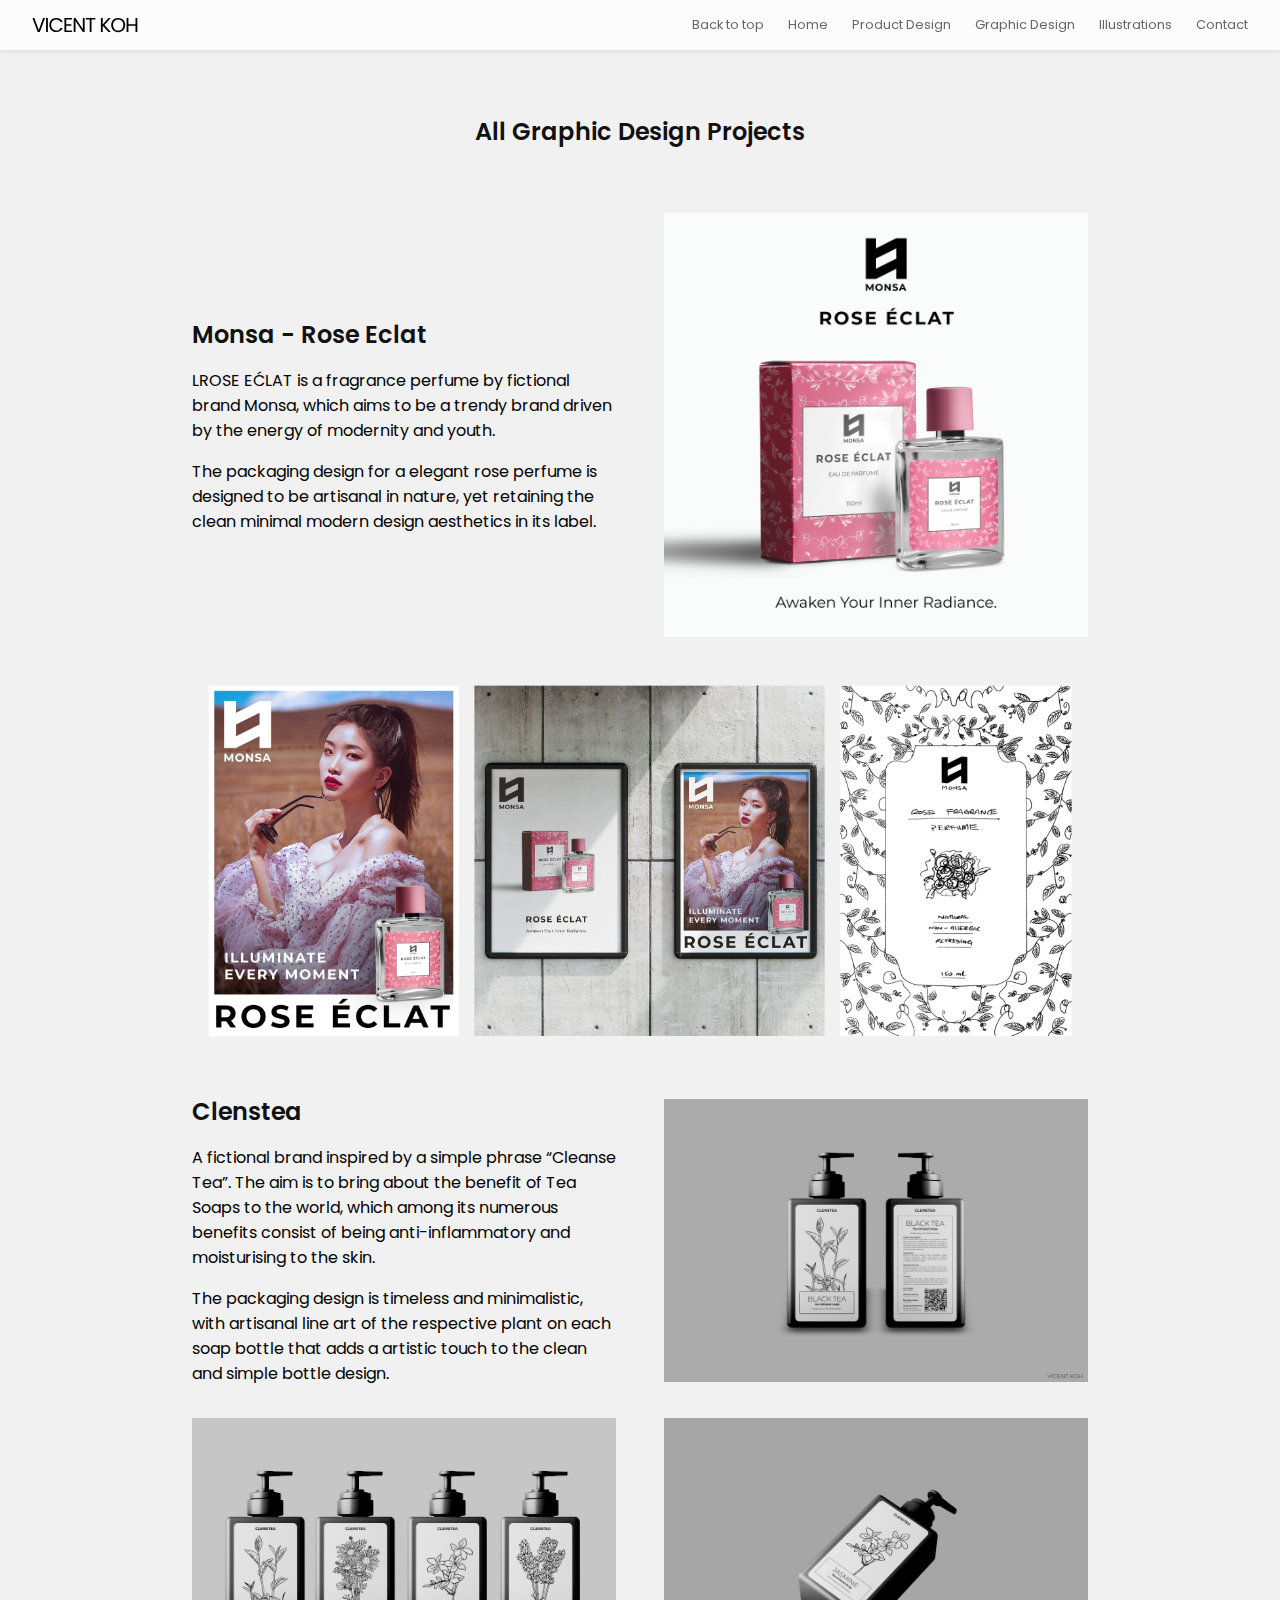
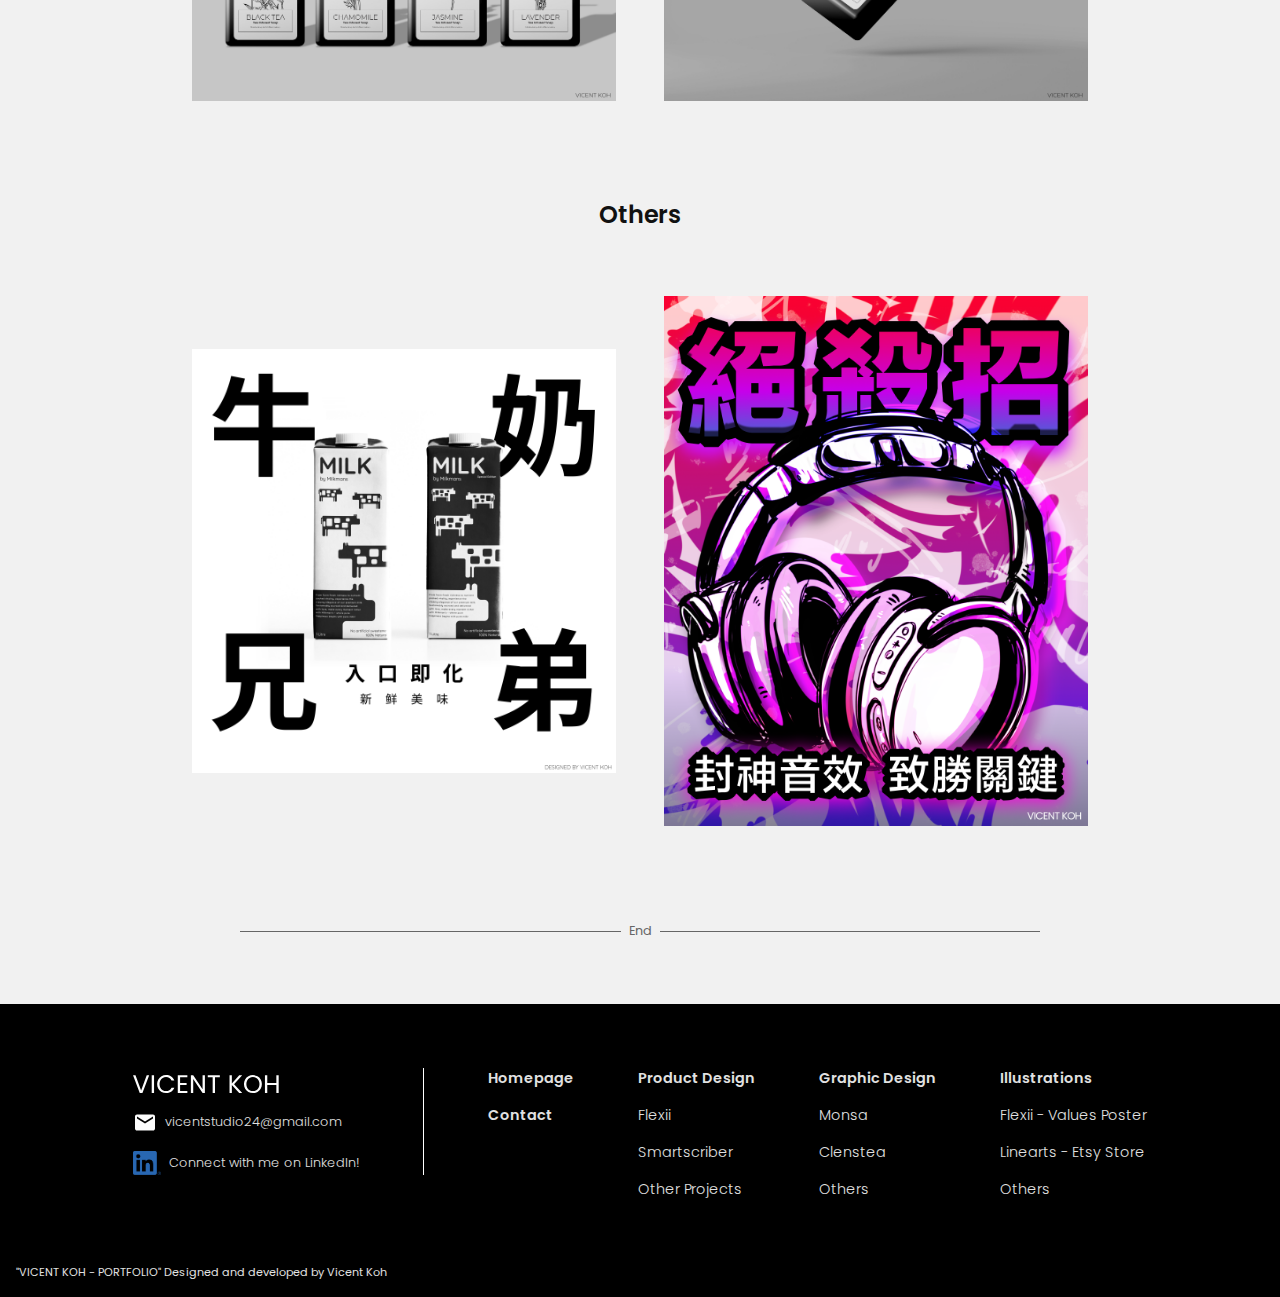
==== commit f22af532: "update graphic design others" ====
--- a/projects/all-graphics/all-graphics.html
+++ b/projects/all-graphics/all-graphics.html
@@ -93,10 +93,6 @@
     </div>
 
     <div class="two-column">
-        <div class="leftbox">
-            <img src="/projects/all-graphics/images/ntu-open.png" alt="shoes-ipsum" width="100%">    
-                
-        </div>
 
         <div class="rightbox">
             <img src="/projects/all-graphics/images/milk-brothers.png" alt="shoes-ipsum" width="100%">
